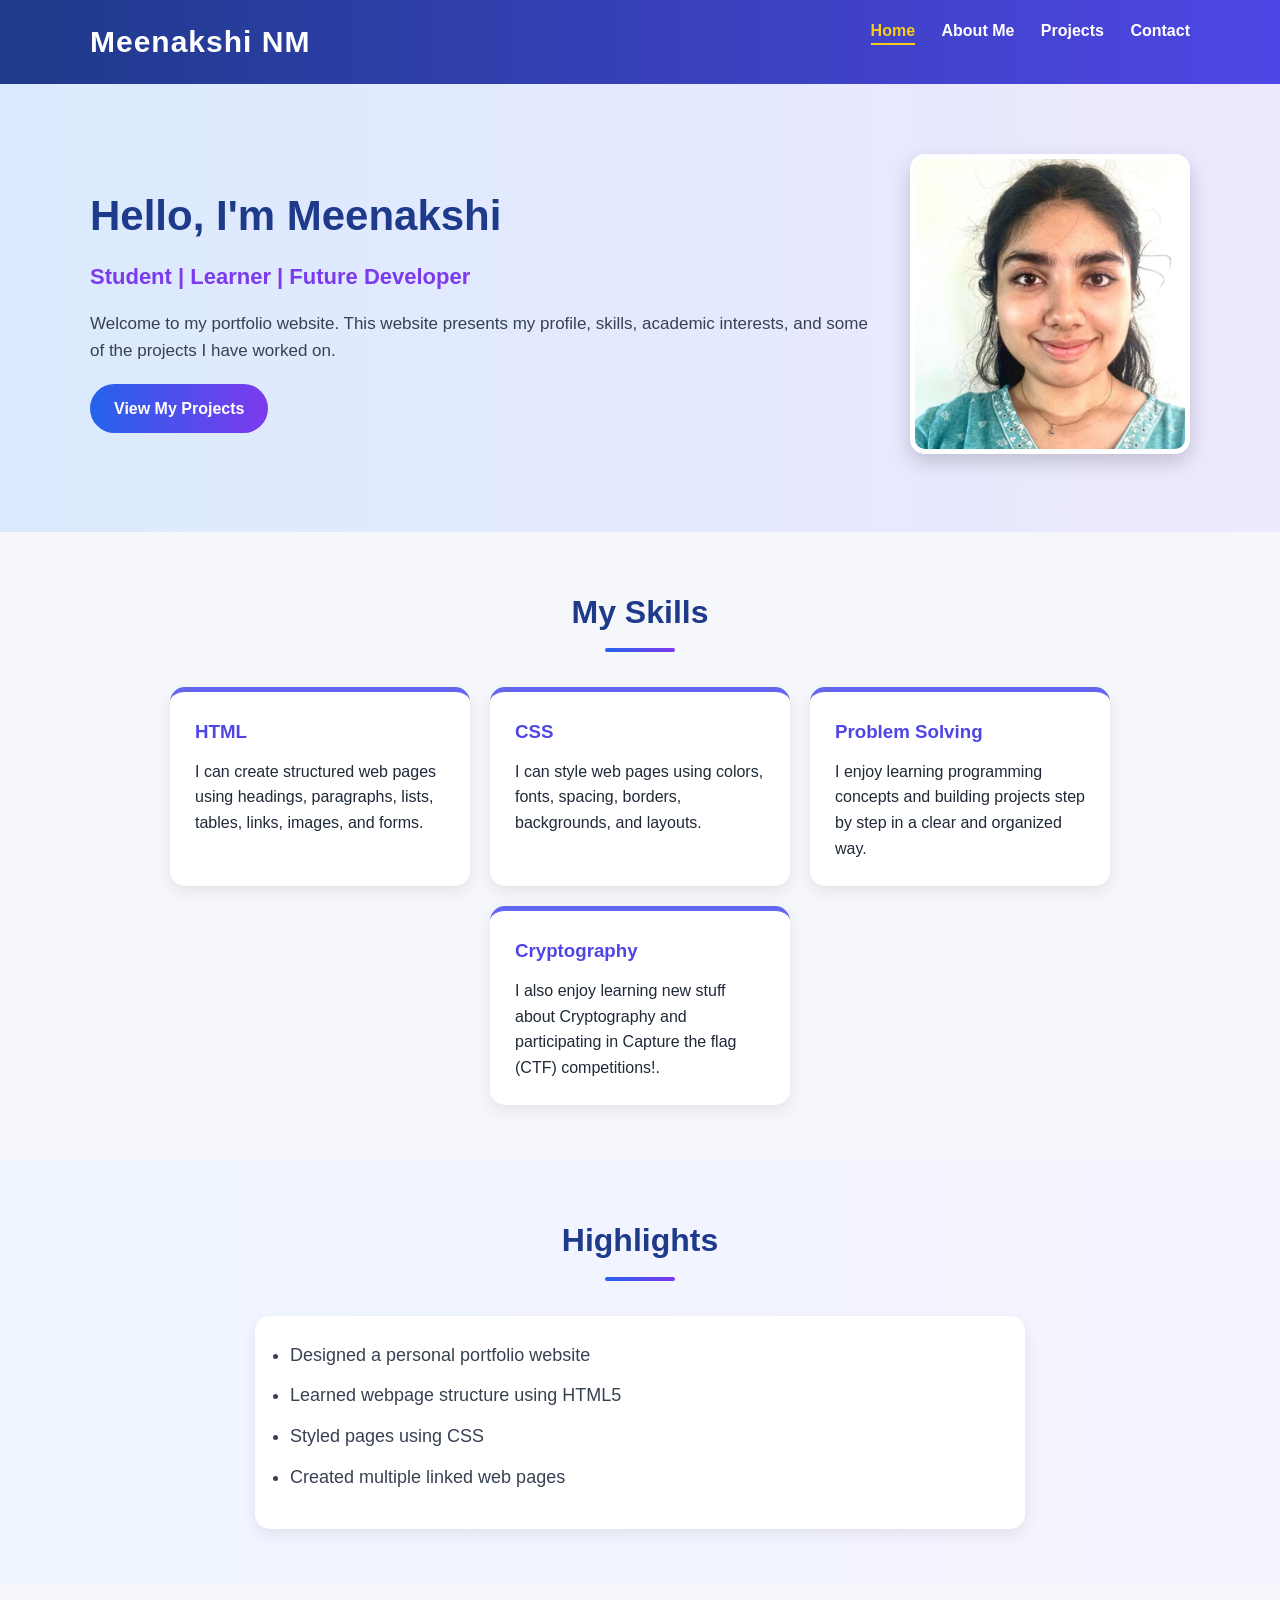
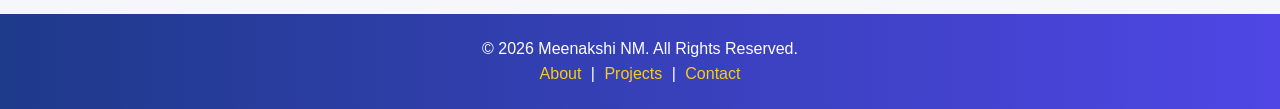
==== index.html @ 937873ee "Add files via upload" ====
<!DOCTYPE html>
<html lang="en">
<head>
    <meta charset="UTF-8">
    <meta name="viewport" content="width=device-width, initial-scale=1.0">
    <title>Meenakshi | Portfolio</title>
    <link rel="stylesheet" href="style.css">
</head>
<body>

    <header>
        <div class="container">
            <h1 class="logo">Meenakshi NM</h1>
            <nav>
                <ul>
                    <li><a href="index.html" class="active">Home</a></li>
                    <li><a href="about.html">About Me</a></li>
                    <li><a href="projects.html">Projects</a></li>
                    <li><a href="contact.html">Contact</a></li>
                </ul>
            </nav>
        </div>
    </header>

    <section class="me">
        <div class="container me-content">
            <div class="me-text">
                <h2>Hello, I'm Meenakshi</h2>
                <h3>Student | Learner | Future Developer</h3>
                <p>
                    Welcome to my portfolio website. This website presents my profile,
                    skills, academic interests, and some of the projects I have worked on.
                </p>
                <a href="projects.html" class="btn">View My Projects</a>
            </div>
            <div class="me-image">
                <img src="images/profile.png" alt="Profile Picture">
            </div>
        </div>
    </section>

    <section class="section">
        <div class="container">
            <h2 class="section-title">My Skills</h2>
            <div class="card-container">
                <div class="card">
                    <h3>HTML</h3>
                    <p>I can create structured web pages using headings, paragraphs, lists, tables, links, images, and forms.</p>
                </div>
                <div class="card">
                    <h3>CSS</h3>
                    <p>I can style web pages using colors, fonts, spacing, borders, backgrounds, and layouts.</p>
                </div>
                <div class="card">
                    <h3>Problem Solving</h3>
                    <p>I enjoy learning programming concepts and building projects step by step in a clear and organized way.</p>
                </div>
                <div class="card">
                    <h3>Cryptography</h3>
                    <p>I also enjoy learning new stuff about Cryptography and participating in Capture the flag (CTF) competitions!.</p>
                </div>
            </div>
        </div>
    </section>

    <section class="section light-bg">
        <div class="container">
            <h2 class="section-title">Highlights</h2>
            <ul class="highlight-list">
                <li>Designed a personal portfolio website</li>
                <li>Learned webpage structure using HTML5</li>
                <li>Styled pages using CSS</li>
                <li>Created multiple linked web pages</li>
            </ul>
        </div>
    </section>

    <footer>
        <div class="container">
            <p>&copy; 2026 Meenakshi NM. All Rights Reserved.</p>
            <p>
                <a href="about.html">About</a> |
                <a href="projects.html">Projects</a> |
                <a href="contact.html">Contact</a>
            </p>
        </div>
    </footer>

</body>
</html>
---- style.css ----
* {
    margin: 0;
    padding: 0;
    box-sizing: border-box;
}

body {
    font-family: Arial, sans-serif;
    line-height: 1.6;
    background-color: #f5f7fb;
    color: #1f2937;
}

.container {
    width: 90%;
    max-width: 1100px;
    margin: auto;
}

header {
    background: linear-gradient(to right, #1e3a8a, #4f46e5);
    color: white;
    padding: 18px 0;
    box-shadow: 0 4px 10px rgba(0, 0, 0, 0.15);
}

.logo {
    float: left;
    font-size: 30px;
    font-weight: bold;
    letter-spacing: 1px;
}

nav {
    float: right;
}

nav ul {
    list-style: none;
}

nav ul li {
    display: inline-block;
    margin-left: 22px;
}

nav ul li a {
    color: white;
    text-decoration: none;
    font-weight: bold;
    padding-bottom: 4px;
    transition: 0.3s;
}

nav ul li a:hover,
nav ul li a.active {
    color: #facc15;
    border-bottom: 2px solid #facc15;
}

header .container::after {
    content: "";
    display: block;
    clear: both;
}

.me {
    background: linear-gradient(to right, #dbeafe, #ede9fe);
    padding: 70px 0;
}

.me-content {
    display: flex;
    justify-content: space-between;
    align-items: center;
    gap: 30px;
    flex-wrap: wrap;
}

.me-text {
    flex: 1;
}

.me-text h2 {
    font-size: 42px;
    color: #1e3a8a;
    margin-bottom: 10px;
}

.me-text h3 {
    font-size: 22px;
    color: #7c3aed;
    margin-bottom: 15px;
}

.me-text p {
    margin-bottom: 20px;
    font-size: 17px;
    color: #374151;
}

.me-image img {
    width: 280px;
    height: 300px;
    border-radius: 15px;
    border: 5px solid white;
    box-shadow: 0 8px 20px rgba(0, 0, 0, 0.18);
    object-fit: cover;
}

.btn {
    display: inline-block;
    background: linear-gradient(to right, #2563eb, #7c3aed);
    color: white;
    padding: 12px 24px;
    text-decoration: none;
    border-radius: 30px;
    font-weight: bold;
    border: none;
    transition: 0.3s;
}

.btn:hover {
    transform: translateY(-2px);
    box-shadow: 0 6px 14px rgba(37, 99, 235, 0.3);
}

.section {
    padding: 55px 0;
}

.section-title {
    text-align: center;
    font-size: 32px;
    color: #1e3a8a;
    margin-bottom: 35px;
    position: relative;
}

.section-title::after {
    content: "";
    width: 70px;
    height: 4px;
    background: linear-gradient(to right, #2563eb, #7c3aed);
    display: block;
    margin: 10px auto 0;
    border-radius: 5px;
}

.card-container {
    display: flex;
    gap: 20px;
    flex-wrap: wrap;
    justify-content: center;
}

.card {
    background-color: white;
    padding: 25px;
    width: 300px;
    border-radius: 15px;
    box-shadow: 0 6px 16px rgba(0, 0, 0, 0.08);
    transition: 0.3s;
    border-top: 5px solid #6366f1;
}

.card:hover {
    transform: translateY(-5px);
}

.card h3 {
    margin-bottom: 12px;
    color: #4f46e5;
}

.light-bg {
    background: linear-gradient(to right, #eff6ff, #f5f3ff);
}

.highlight-list {
    width: 70%;
    margin: auto;
    font-size: 18px;
    background-color: white;
    padding: 25px 35px;
    border-radius: 15px;
    box-shadow: 0 6px 16px rgba(0, 0, 0, 0.08);
}

.highlight-list li {
    margin-bottom: 12px;
    color: #374151;
}

.page-banner {
    background: linear-gradient(to right, #dbeafe, #ede9fe);
    text-align: center;
    padding: 50px 0;
}

.page-banner h2 {
    font-size: 36px;
    color: #1e3a8a;
    margin-bottom: 10px;
}

.page-banner p {
    color: #4b5563;
    font-size: 17px;
}

.about-content {
    display: flex;
    gap: 30px;
    align-items: center;
    flex-wrap: wrap;
}

.about-image img {
    width: 300px;
    border-radius: 15px;
    box-shadow: 0 8px 20px rgba(0, 0, 0, 0.12);
    object-fit: cover;
}

.about-text {
    flex: 1;
}

.about-text h3 {
    color: #4f46e5;
    margin-bottom: 10px;
    margin-top: 12px;
}

.project-grid {
    display: flex;
    gap: 25px;
    flex-wrap: wrap;
    justify-content: center;
}

.project-card {
    background-color: white;
    width: 320px;
    border-radius: 15px;
    padding: 18px;
    box-shadow: 0 6px 16px rgba(0, 0, 0, 0.08);
    transition: 0.3s;
    border-top: 5px solid #2563eb;
}

.project-card:hover {
    transform: translateY(-5px);
}

.project-card img {
    width: 100%;
    height: 200px;
    border-radius: 10px;
    margin-bottom: 15px;
    object-fit: cover;
}

.project-card h3 {
    color: #1e3a8a;
    margin-bottom: 10px;
}

.project-card p {
    margin-bottom: 15px;
    color: #374151;
}

.project-link {
    text-decoration: none;
    color: #7c3aed;
    font-weight: bold;
}

.project-link:hover {
    text-decoration: underline;
}

.form-box {
    background-color: white;
    padding: 30px;
    border-radius: 15px;
    width: 70%;
    box-shadow: 0 6px 16px rgba(0, 0, 0, 0.08);
}

form label {
    display: block;
    margin-top: 15px;
    margin-bottom: 6px;
    font-weight: bold;
    color: #1e3a8a;
}

form input,
form textarea {
    width: 100%;
    padding: 12px;
    border: 1px solid #cbd5e1;
    border-radius: 8px;
    font-size: 15px;
    outline: none;
}

form input:focus,
form textarea:focus {
    border-color: #6366f1;
    box-shadow: 0 0 6px rgba(99, 102, 241, 0.2);
}

.submit-btn {
    margin-top: 20px;
    cursor: pointer;
}

footer {
    background: linear-gradient(to right, #1e3a8a, #4f46e5);
    color: white;
    text-align: center;
    padding: 22px 0;
    margin-top: 30px;
}

footer a {
    color: #facc15;
    text-decoration: none;
    margin: 0 5px;
}

footer a:hover {
    text-decoration: underline;
}

@media (max-width: 768px) {
    .logo,
    nav {
        float: none;
        text-align: center;
    }

    nav ul li {
        display: block;
        margin: 10px 0;
    }

    .me-text h2 {
        font-size: 32px;
    }

    .me-text h3 {
        font-size: 20px;
    }

    .form-box,
    .highlight-list {
        width: 100%;
    }

    .me-image img,
    .about-image img {
        width: 100%;
        max-width: 300px;
    }
}
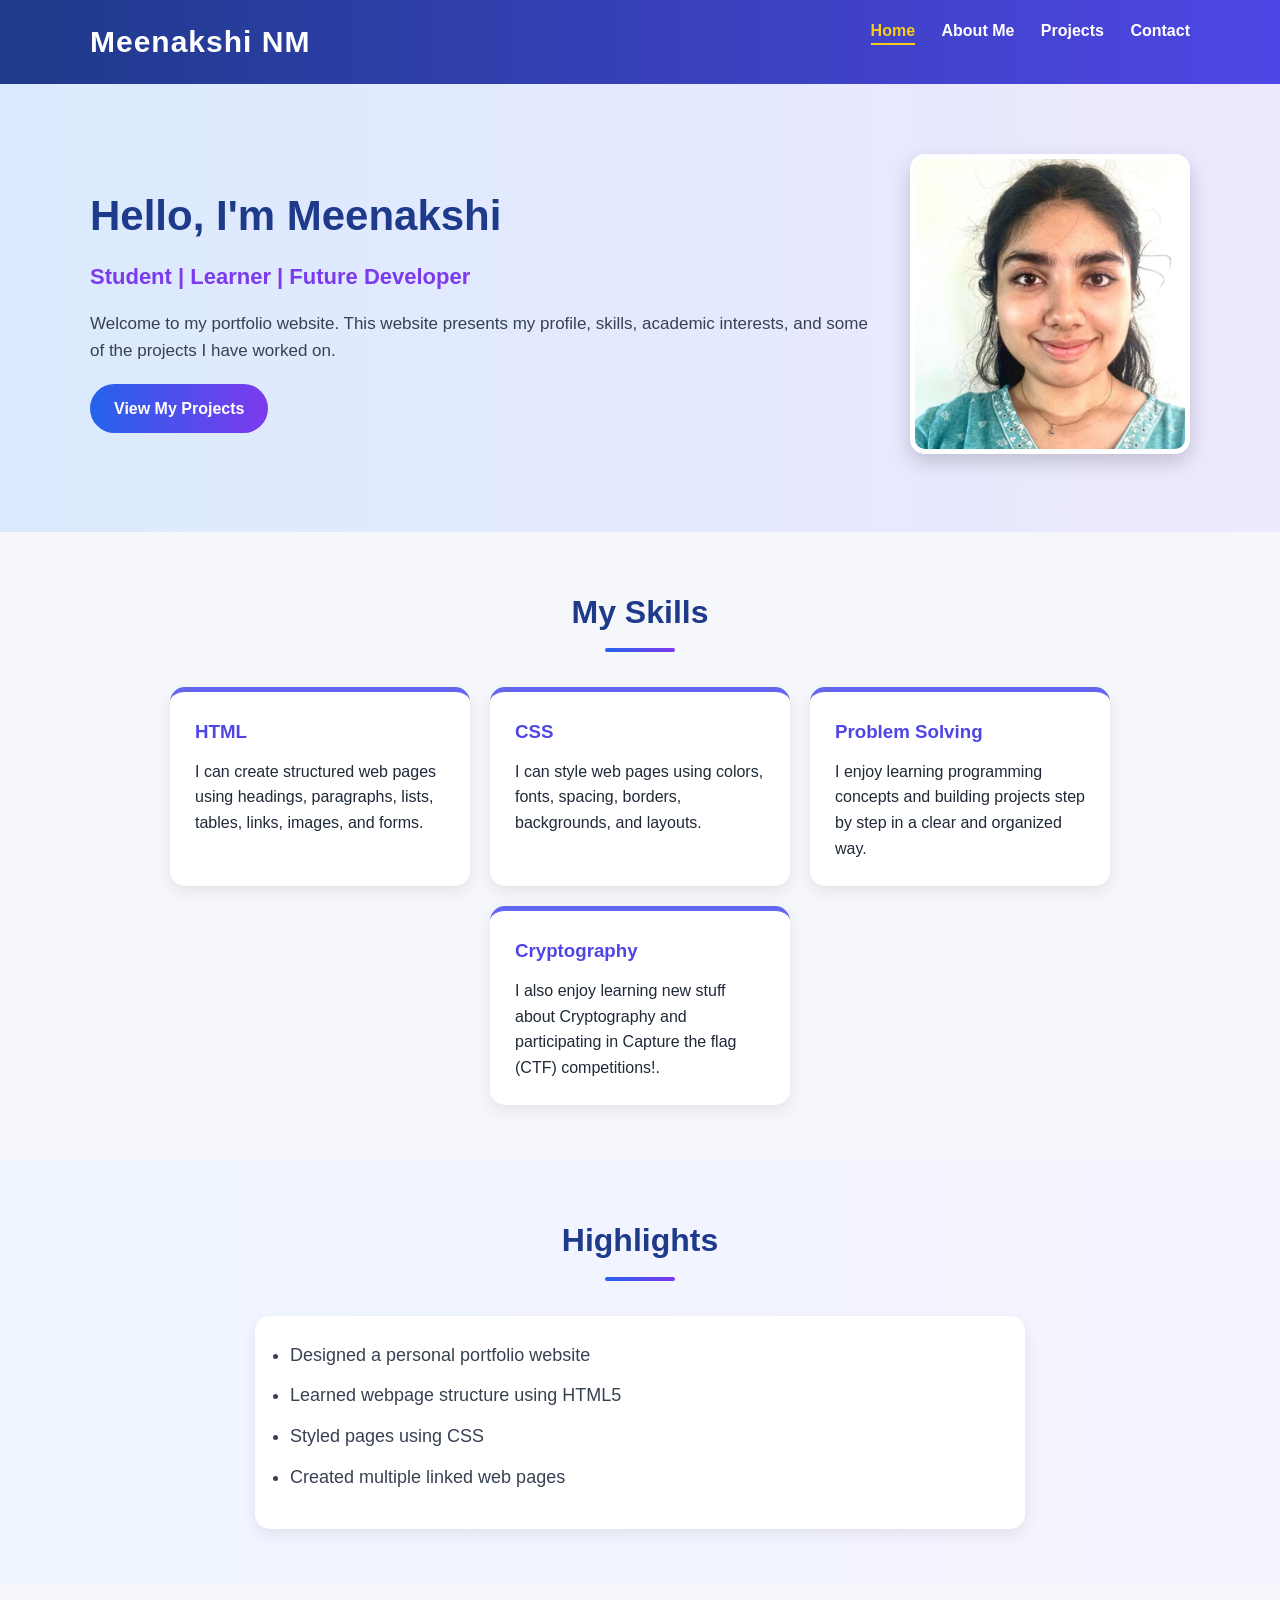
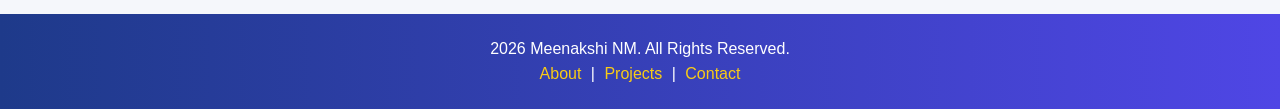
==== commit 52e44621: "spelling error" ====
--- a/index.html
+++ b/index.html
@@ -77,7 +77,7 @@
 
     <footer>
         <div class="container">
-            <p>&copy; 2026 Meenakshi NM. All Rights Reserved.</p>
+            <p>2026 Meenakshi NM. All Rights Reserved.</p>
             <p>
                 <a href="about.html">About</a> |
                 <a href="projects.html">Projects</a> |
@@ -87,4 +87,4 @@
     </footer>
 
 </body>
-</html>+</html>
